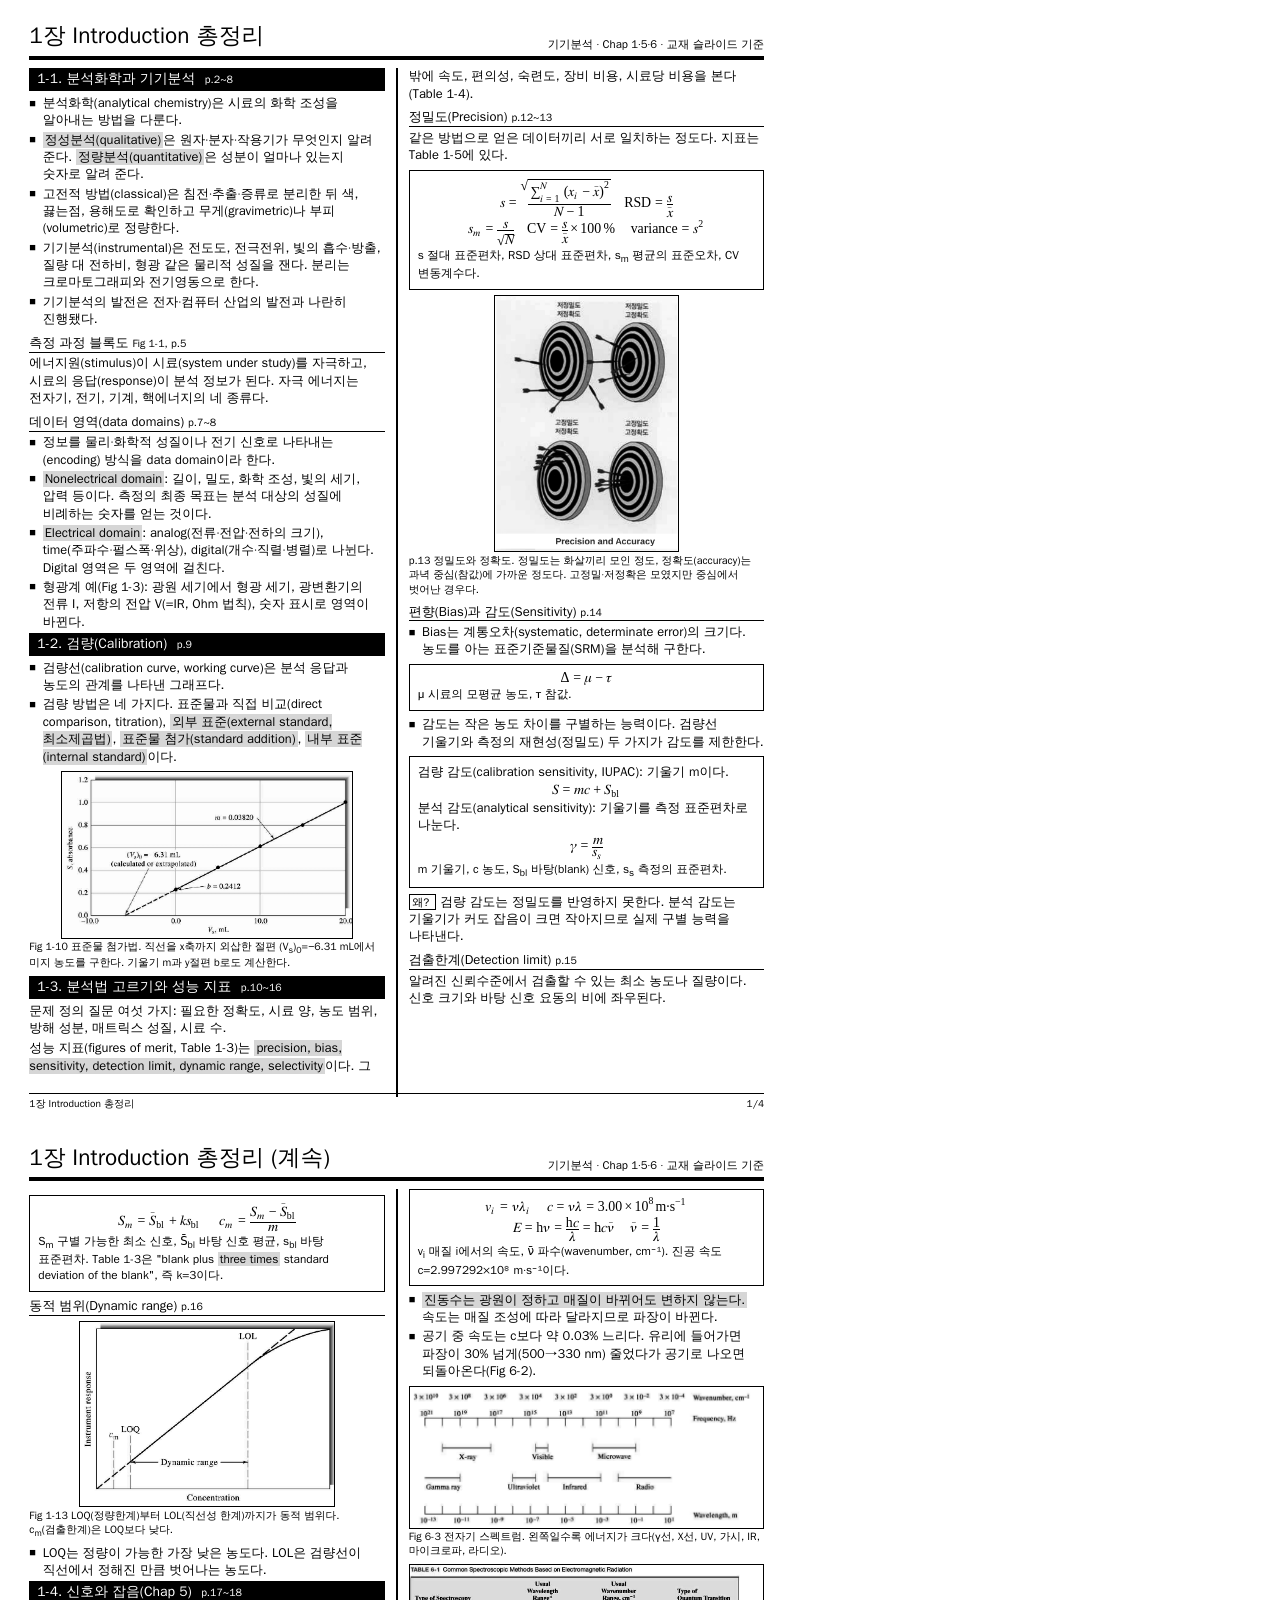
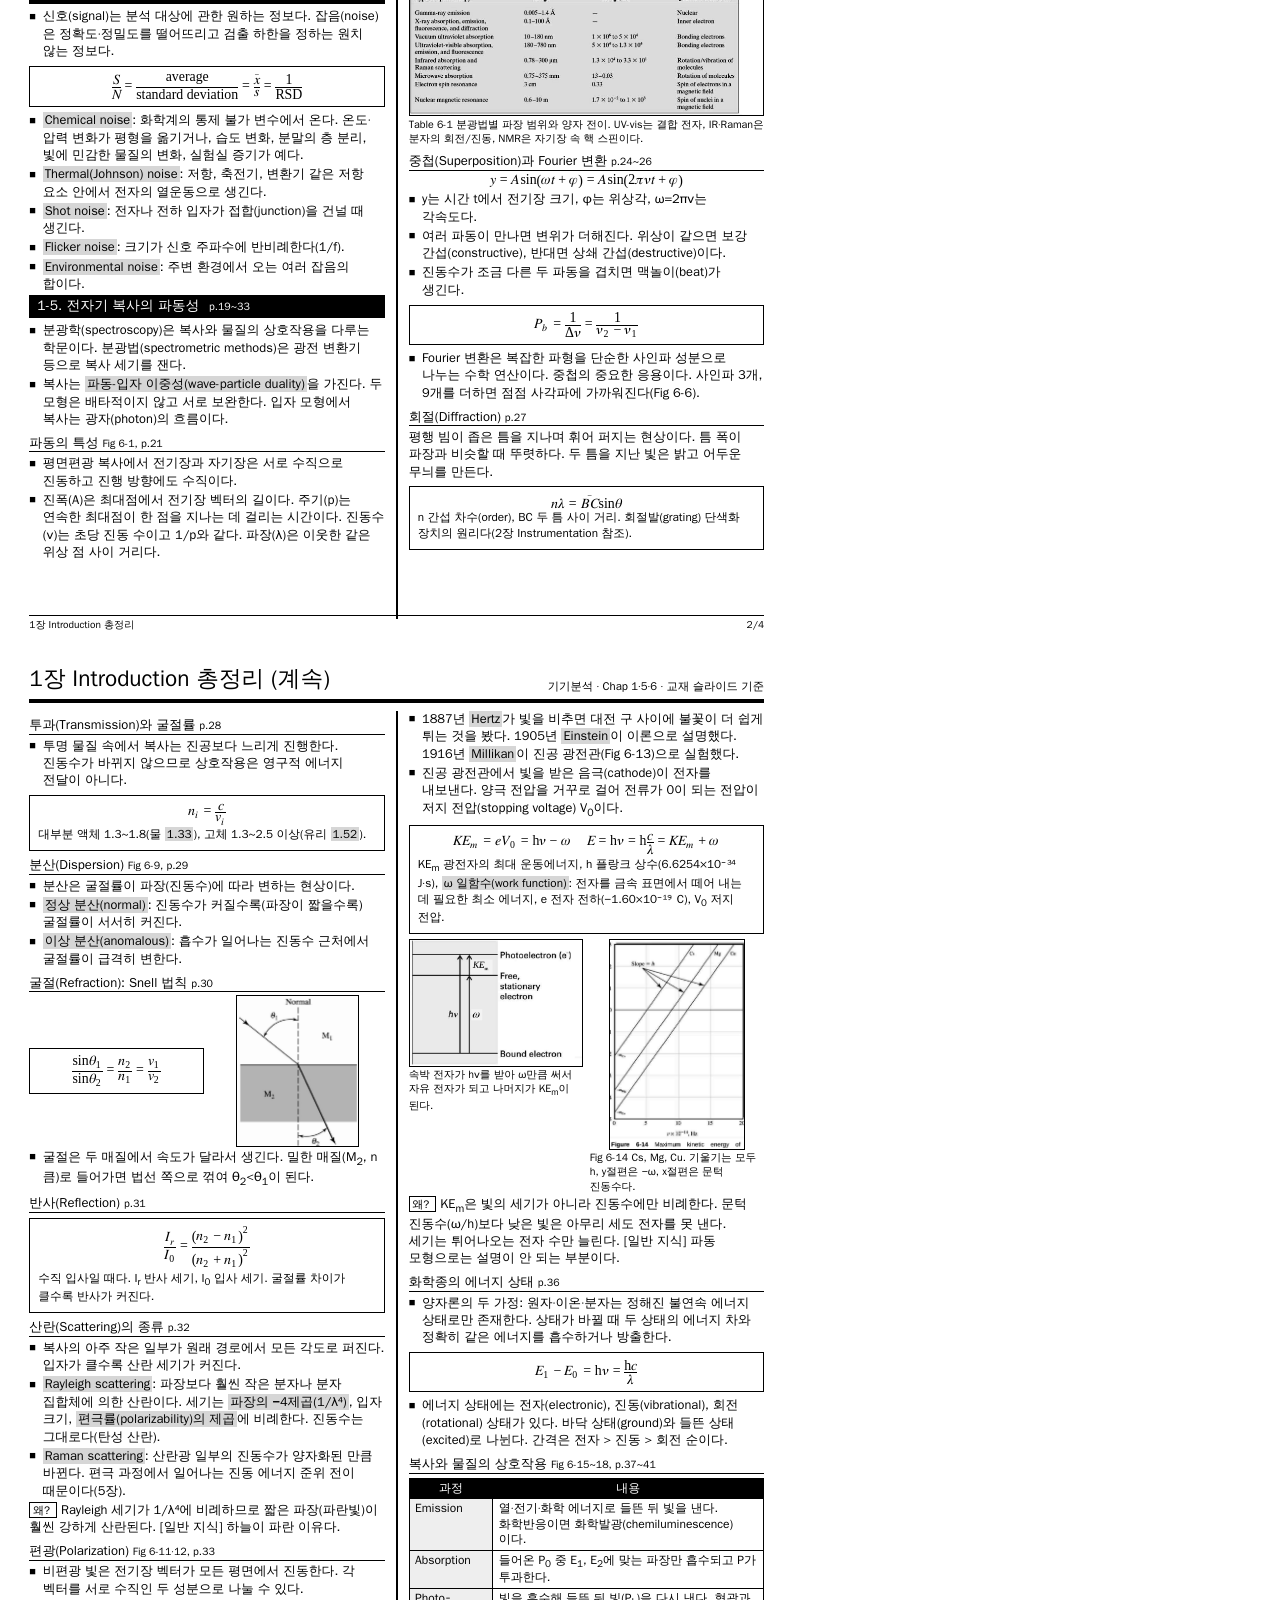
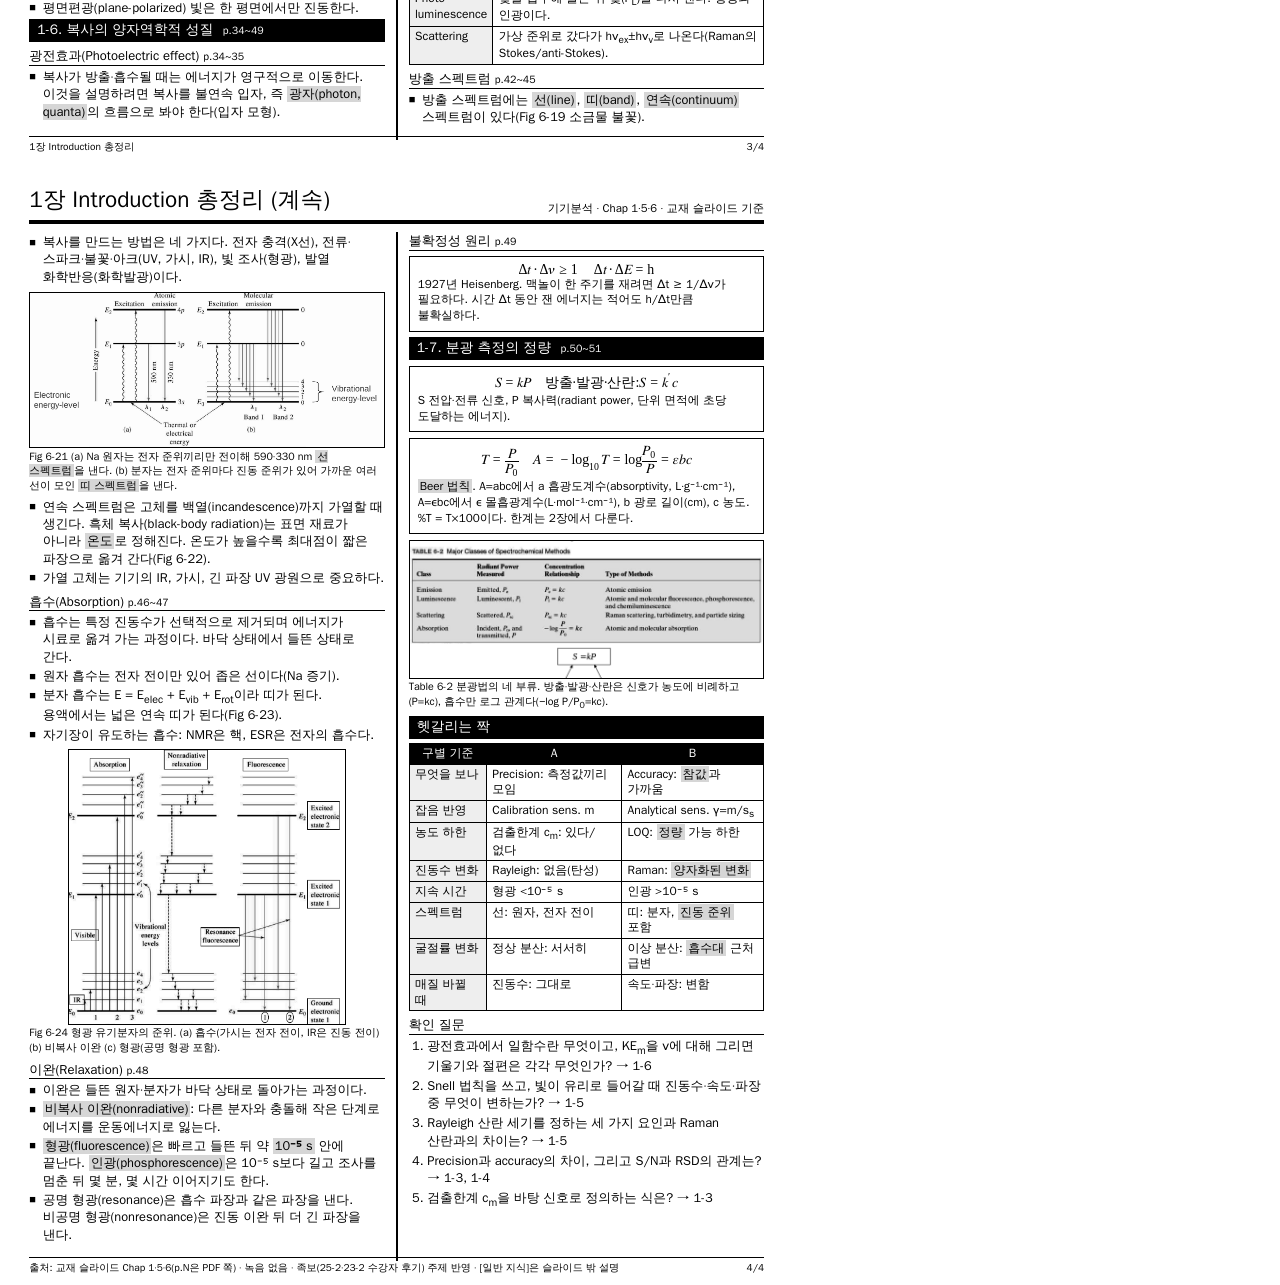
==== instrumental-analysis/ch01.html @ cc4ae460 "기기분석 1장(Introduction) 흑백 총정리 기준 시안 추가 교재 슬라이드 Chap 1·5·6을 A4 2단 흑백 총정리로 정리했다. 내용을 빼지 않도록 쪽 수를 고정하지 않" ====
<!doctype html><html lang=ko><meta charset=utf-8><title>1장 Introduction 총정리</title>
<link rel=stylesheet href=style.css>
<body>
<div id=src data-title="1장 Introduction 총정리" data-sub="기기분석 · Chap 1·5·6 · 교재 슬라이드 기준" data-foot="출처: 교재 슬라이드 Chap 1·5·6(p.N은 PDF 쪽) · 녹음 없음 · 족보(25-2·23-2 수강자 후기) 주제 반영 · [일반 지식]은 슬라이드 밖 설명"><div class=sec><div class=bar>1-1. 분석화학과 기기분석 <small>p.2~8</small></div>
<ul>
<li>분석화학(analytical chemistry)은 시료의 화학 조성을 알아내는 방법을 다룬다.</li>
<li><b>정성분석(qualitative)</b>은 원자·분자·작용기가 무엇인지 알려 준다. <b>정량분석(quantitative)</b>은 성분이 얼마나 있는지 숫자로 알려 준다.</li>
<li>고전적 방법(classical)은 침전·추출·증류로 분리한 뒤 색, 끓는점, 용해도로 확인하고 무게(gravimetric)나 부피(volumetric)로 정량한다.</li>
<li>기기분석(instrumental)은 전도도, 전극전위, 빛의 흡수·방출, 질량 대 전하비, 형광 같은 물리적 성질을 잰다. 분리는 크로마토그래피와 전기영동으로 한다.</li>
<li>기기분석의 발전은 전자·컴퓨터 산업의 발전과 나란히 진행됐다.</li>
</ul>
<div class=sub>측정 과정 블록도 <small>Fig 1-1, p.5</small></div>
<p>에너지원(stimulus)이 시료(system under study)를 자극하고, 시료의 응답(response)이 분석 정보가 된다. 자극 에너지는 전자기, 전기, 기계, 핵에너지의 네 종류다.</p>
<div class=sub>데이터 영역(data domains) <small>p.7~8</small></div>
<ul>
<li>정보를 물리·화학적 성질이나 전기 신호로 나타내는(encoding) 방식을 data domain이라 한다.</li>
<li><b>Nonelectrical domain</b>: 길이, 밀도, 화학 조성, 빛의 세기, 압력 등이다. 측정의 최종 목표는 분석 대상의 성질에 비례하는 숫자를 얻는 것이다.</li>
<li><b>Electrical domain</b>: analog(전류·전압·전하의 크기), time(주파수·펄스폭·위상), digital(개수·직렬·병렬)로 나뉜다. Digital 영역은 두 영역에 걸친다.</li>
<li>형광계 예(Fig 1-3): 광원 세기에서 형광 세기, 광변환기의 전류 I, 저항의 전압 V(=IR, Ohm 법칙), 숫자 표시로 영역이 바뀐다.</li>
</ul>
</div>

<div class=sec><div class=bar>1-2. 검량(Calibration) <small>p.9</small></div>
<ul>
<li>검량선(calibration curve, working curve)은 분석 응답과 농도의 관계를 나타낸 그래프다.</li>
<li>검량 방법은 네 가지다. 표준물과 직접 비교(direct comparison, titration), <b>외부 표준(external standard, 최소제곱법)</b>, <b>표준물 첨가(standard addition)</b>, <b>내부 표준(internal standard)</b>이다.</li>
</ul>
<div class=fig><img src="assets/ch01/std_addition.png" style="width:82%"><small>Fig 1-10 표준물 첨가법. 직선을 x축까지 외삽한 절편 (V<sub>s</sub>)<sub>0</sub>=−6.31 mL에서 미지 농도를 구한다. 기울기 m과 y절편 b로도 계산한다.</small></div>
</div>

<div class=sec><div class=bar>1-3. 분석법 고르기와 성능 지표 <small>p.10~16</small></div>
<p>문제 정의 질문 여섯 가지: 필요한 정확도, 시료 양, 농도 범위, 방해 성분, 매트릭스 성질, 시료 수.</p>
<p>성능 지표(figures of merit, Table 1-3)는 <b>precision, bias, sensitivity, detection limit, dynamic range, selectivity</b>이다. 그 밖에 속도, 편의성, 숙련도, 장비 비용, 시료당 비용을 본다(Table 1-4).</p>

<div class=sub>정밀도(Precision) <small>p.12~13</small></div>
<p>같은 방법으로 얻은 데이터끼리 서로 일치하는 정도다. 지표는 Table 1-5에 있다.</p>
<div class=box>
<math display=block><mrow><mi>s</mi><mo>=</mo><msqrt><mfrac><mrow><munderover><mo>∑</mo><mrow><mi>i</mi><mo>=</mo><mn>1</mn></mrow><mi>N</mi></munderover><msup><mrow><mo>(</mo><msub><mi>x</mi><mi>i</mi></msub><mo>−</mo><mover><mi>x</mi><mo>‾</mo></mover><mo>)</mo></mrow><mn>2</mn></msup></mrow><mrow><mi>N</mi><mo>−</mo><mn>1</mn></mrow></mfrac></msqrt><mspace width="10pt"/><mtext>RSD</mtext><mo>=</mo><mfrac><mi>s</mi><mover><mi>x</mi><mo>‾</mo></mover></mfrac></mrow></math>
<math display=block><mrow><msub><mi>s</mi><mi>m</mi></msub><mo>=</mo><mfrac><mi>s</mi><msqrt><mi>N</mi></msqrt></mfrac><mspace width="10pt"/><mtext>CV</mtext><mo>=</mo><mfrac><mi>s</mi><mover><mi>x</mi><mo>‾</mo></mover></mfrac><mo>×</mo><mn>100</mn><mo>%</mo><mspace width="10pt"/><mtext>variance</mtext><mo>=</mo><msup><mi>s</mi><mn>2</mn></msup></mrow></math>
<p class=en>s 절대 표준편차, RSD 상대 표준편차, s<sub>m</sub> 평균의 표준오차, CV 변동계수다.</p>
</div>
<div class=fig><img src="assets/ch01/precision.png" style="width:52%"><small>p.13 정밀도와 정확도. 정밀도는 화살끼리 모인 정도, 정확도(accuracy)는 과녁 중심(참값)에 가까운 정도다. 고정밀·저정확은 모였지만 중심에서 벗어난 경우다.</small></div>

<div class=sub>편향(Bias)과 감도(Sensitivity) <small>p.14</small></div>
<ul>
<li>Bias는 계통오차(systematic, determinate error)의 크기다. 농도를 아는 표준기준물질(SRM)을 분석해 구한다.</li>
</ul>
<div class=box>
<math display=block><mrow><mi mathvariant="normal">Δ</mi><mo>=</mo><mi>μ</mi><mo>−</mo><mi>τ</mi></mrow></math>
<p class=en>μ 시료의 모평균 농도, τ 참값.</p></div>
<ul>
<li>감도는 작은 농도 차이를 구별하는 능력이다. 검량선 기울기와 측정의 재현성(정밀도) 두 가지가 감도를 제한한다.</li>
</ul>
<div class=box>
<p>검량 감도(calibration sensitivity, IUPAC): 기울기 m이다.</p>
<math display=block><mrow><mi>S</mi><mo>=</mo><mi>m</mi><mi>c</mi><mo>+</mo><msub><mi>S</mi><mtext>bl</mtext></msub></mrow></math>
<p>분석 감도(analytical sensitivity): 기울기를 측정 표준편차로 나눈다.</p>
<math display=block><mrow><mi>γ</mi><mo>=</mo><mfrac><mi>m</mi><msub><mi>s</mi><mi>s</mi></msub></mfrac></mrow></math>
<p class=en>m 기울기, c 농도, S<sub>bl</sub> 바탕(blank) 신호, s<sub>s</sub> 측정의 표준편차.</p></div>
<p class=why>검량 감도는 정밀도를 반영하지 못한다. 분석 감도는 기울기가 커도 잡음이 크면 작아지므로 실제 구별 능력을 나타낸다.</p>

<div class=sub>검출한계(Detection limit) <small>p.15</small></div>
<p>알려진 신뢰수준에서 검출할 수 있는 최소 농도나 질량이다. 신호 크기와 바탕 신호 요동의 비에 좌우된다.</p>
<div class=box>
<math display=block><mrow><msub><mi>S</mi><mi>m</mi></msub><mo>=</mo><msub><mover><mi>S</mi><mo>‾</mo></mover><mtext>bl</mtext></msub><mo>+</mo><mi>k</mi><msub><mi>s</mi><mtext>bl</mtext></msub><mspace width="14pt"/><msub><mi>c</mi><mi>m</mi></msub><mo>=</mo><mfrac><mrow><msub><mi>S</mi><mi>m</mi></msub><mo>−</mo><msub><mover><mi>S</mi><mo>‾</mo></mover><mtext>bl</mtext></msub></mrow><mi>m</mi></mfrac></mrow></math>
<p class=en>S<sub>m</sub> 구별 가능한 최소 신호, S̄<sub>bl</sub> 바탕 신호 평균, s<sub>bl</sub> 바탕 표준편차. Table 1-3은 "blank plus <b>three times</b> standard deviation of the blank", 즉 k=3이다.</p></div>

<div class=sub>동적 범위(Dynamic range) <small>p.16</small></div>
<div class=fig><img src="assets/ch01/dynamic_range.png" style="width:72%"><small>Fig 1-13 LOQ(정량한계)부터 LOL(직선성 한계)까지가 동적 범위다. c<sub>m</sub>(검출한계)은 LOQ보다 낮다.</small></div>
<ul>
<li>LOQ는 정량이 가능한 가장 낮은 농도다. LOL은 검량선이 직선에서 정해진 만큼 벗어나는 농도다.</li>
</ul>
</div>

<div class=sec><div class=bar>1-4. 신호와 잡음(Chap 5) <small>p.17~18</small></div>
<ul>
<li>신호(signal)는 분석 대상에 관한 원하는 정보다. 잡음(noise)은 정확도·정밀도를 떨어뜨리고 검출 하한을 정하는 원치 않는 정보다.</li>
</ul>
<div class=box><math display=block><mrow><mfrac><mi>S</mi><mi>N</mi></mfrac><mo>=</mo><mfrac><mtext>average</mtext><mtext>standard deviation</mtext></mfrac><mo>=</mo><mfrac><mover><mi>x</mi><mo>‾</mo></mover><mi>s</mi></mfrac><mo>=</mo><mfrac><mn>1</mn><mtext>RSD</mtext></mfrac></mrow></math></div>
<ul>
<li><b>Chemical noise</b>: 화학계의 통제 불가 변수에서 온다. 온도·압력 변화가 평형을 옮기거나, 습도 변화, 분말의 층 분리, 빛에 민감한 물질의 변화, 실험실 증기가 예다.</li>
<li><b>Thermal(Johnson) noise</b>: 저항, 축전기, 변환기 같은 저항 요소 안에서 전자의 열운동으로 생긴다.</li>
<li><b>Shot noise</b>: 전자나 전하 입자가 접합(junction)을 건널 때 생긴다.</li>
<li><b>Flicker noise</b>: 크기가 신호 주파수에 반비례한다(1/f).</li>
<li><b>Environmental noise</b>: 주변 환경에서 오는 여러 잡음의 합이다.</li>
</ul>
</div>





<div class=sec><div class=bar>1-5. 전자기 복사의 파동성 <small>p.19~33</small></div>
<ul>
<li>분광학(spectroscopy)은 복사와 물질의 상호작용을 다루는 학문이다. 분광법(spectrometric methods)은 광전 변환기 등으로 복사 세기를 잰다.</li>
<li>복사는 <b>파동-입자 이중성(wave-particle duality)</b>을 가진다. 두 모형은 배타적이지 않고 서로 보완한다. 입자 모형에서 복사는 광자(photon)의 흐름이다.</li>
</ul>
<div class=sub>파동의 특성 <small>Fig 6-1, p.21</small></div>
<ul>
<li>평면편광 복사에서 전기장과 자기장은 서로 수직으로 진동하고 진행 방향에도 수직이다.</li>
<li>진폭(A)은 최대점에서 전기장 벡터의 길이다. 주기(p)는 연속한 최대점이 한 점을 지나는 데 걸리는 시간이다. 진동수(ν)는 초당 진동 수이고 1/p와 같다. 파장(λ)은 이웃한 같은 위상 점 사이 거리다.</li>
</ul>
<div class=box>
<math display=block><mrow><msub><mi>v</mi><mi>i</mi></msub><mo>=</mo><mi>ν</mi><msub><mi>λ</mi><mi>i</mi></msub><mspace width="12pt"/><mi>c</mi><mo>=</mo><mi>ν</mi><mi>λ</mi><mo>=</mo><mn>3.00</mn><mo>×</mo><msup><mn>10</mn><mn>8</mn></msup><mtext> m·s</mtext><msup><mi></mi><mrow><mo>−</mo><mn>1</mn></mrow></msup></mrow></math>
<math display=block><mrow><mi>E</mi><mo>=</mo><mi mathvariant="normal">h</mi><mi>ν</mi><mo>=</mo><mfrac><mrow><mi mathvariant="normal">h</mi><mi>c</mi></mrow><mi>λ</mi></mfrac><mo>=</mo><mi mathvariant="normal">h</mi><mi>c</mi><mover><mi>ν</mi><mo>‾</mo></mover><mspace width="12pt"/><mover><mi>ν</mi><mo>‾</mo></mover><mo>=</mo><mfrac><mn>1</mn><mi>λ</mi></mfrac></mrow></math>
<p class=en>v<sub>i</sub> 매질 i에서의 속도, ν̄ 파수(wavenumber, cm⁻¹). 진공 속도 c=2.997292×10⁸ m·s⁻¹이다.</p></div>
<ul>
<li><b>진동수는 광원이 정하고 매질이 바뀌어도 변하지 않는다.</b> 속도는 매질 조성에 따라 달라지므로 파장이 바뀐다.</li>
<li>공기 중 속도는 c보다 약 0.03% 느리다. 유리에 들어가면 파장이 30% 넘게(500→330 nm) 줄었다가 공기로 나오면 되돌아온다(Fig 6-2).</li>
</ul>
<div class=fig><img src="assets/ch01/em_spectrum.png"><small>Fig 6-3 전자기 스펙트럼. 왼쪽일수록 에너지가 크다(γ선, X선, UV, 가시, IR, 마이크로파, 라디오).</small></div>
<div class=fig><img src="assets/ch01/table6_1.png"><small>Table 6-1 분광법별 파장 범위와 양자 전이. UV-vis는 결합 전자, IR·Raman은 분자의 회전/진동, NMR은 자기장 속 핵 스핀이다.</small></div>

<div class=sub>중첩(Superposition)과 Fourier 변환 <small>p.24~26</small></div>
<math display=block><mrow><mi>y</mi><mo>=</mo><mi>A</mi><mi>sin</mi><mo>(</mo><mi>ω</mi><mi>t</mi><mo>+</mo><mi>φ</mi><mo>)</mo><mo>=</mo><mi>A</mi><mi>sin</mi><mo>(</mo><mn>2</mn><mi>π</mi><mi>ν</mi><mi>t</mi><mo>+</mo><mi>φ</mi><mo>)</mo></mrow></math>
<ul>
<li>y는 시간 t에서 전기장 크기, φ는 위상각, ω=2πν는 각속도다.</li>
<li>여러 파동이 만나면 변위가 더해진다. 위상이 같으면 보강 간섭(constructive), 반대면 상쇄 간섭(destructive)이다.</li>
<li>진동수가 조금 다른 두 파동을 겹치면 맥놀이(beat)가 생긴다.</li>
</ul>
<div class=box><math display=block><mrow><msub><mi>P</mi><mi>b</mi></msub><mo>=</mo><mfrac><mn>1</mn><mrow><mi mathvariant="normal">Δ</mi><mi>ν</mi></mrow></mfrac><mo>=</mo><mfrac><mn>1</mn><mrow><msub><mi>ν</mi><mn>2</mn></msub><mo>−</mo><msub><mi>ν</mi><mn>1</mn></msub></mrow></mfrac></mrow></math></div>
<ul>
<li>Fourier 변환은 복잡한 파형을 단순한 사인파 성분으로 나누는 수학 연산이다. 중첩의 중요한 응용이다. 사인파 3개, 9개를 더하면 점점 사각파에 가까워진다(Fig 6-6).</li>
</ul>

<div class=sub>회절(Diffraction) <small>p.27</small></div>
<p>평행 빔이 좁은 틈을 지나며 휘어 퍼지는 현상이다. 틈 폭이 파장과 비슷할 때 뚜렷하다. 두 틈을 지난 빛은 밝고 어두운 무늬를 만든다.</p>
<div class=box><math display=block><mrow><mi>n</mi><mi>λ</mi><mo>=</mo><mover><mrow><mi>B</mi><mi>C</mi></mrow><mo>‾</mo></mover><mi>sin</mi><mi>θ</mi></mrow></math><p class=en>n 간섭 차수(order), BC 두 틈 사이 거리. 회절발(grating) 단색화 장치의 원리다(2장 Instrumentation 참조).</p></div>

<div class=sub>투과(Transmission)와 굴절률 <small>p.28</small></div>
<ul>
<li>투명 물질 속에서 복사는 진공보다 느리게 진행한다. 진동수가 바뀌지 않으므로 상호작용은 영구적 에너지 전달이 아니다.</li>
</ul>
<div class=box><math display=block><mrow><msub><mi>n</mi><mi>i</mi></msub><mo>=</mo><mfrac><mi>c</mi><msub><mi>v</mi><mi>i</mi></msub></mfrac></mrow></math><p class=en>대부분 액체 1.3~1.8(물 <b>1.33</b>), 고체 1.3~2.5 이상(유리 <b>1.52</b>).</p></div>

<div class=sub>분산(Dispersion) <small>Fig 6-9, p.29</small></div>
<ul>
<li>분산은 굴절률이 파장(진동수)에 따라 변하는 현상이다.</li>
<li><b>정상 분산(normal)</b>: 진동수가 커질수록(파장이 짧을수록) 굴절률이 서서히 커진다.</li>
<li><b>이상 분산(anomalous)</b>: 흡수가 일어나는 진동수 근처에서 굴절률이 급격히 변한다.</li>
</ul>

<div class=sub>굴절(Refraction): Snell 법칙 <small>p.30</small></div>
<div class=two style="align-items:center">
<div class=box style="margin:0"><math display=block><mrow><mfrac><mrow><mi>sin</mi><msub><mi>θ</mi><mn>1</mn></msub></mrow><mrow><mi>sin</mi><msub><mi>θ</mi><mn>2</mn></msub></mrow></mfrac><mo>=</mo><mfrac><msub><mi>n</mi><mn>2</mn></msub><msub><mi>n</mi><mn>1</mn></msub></mfrac><mo>=</mo><mfrac><msub><mi>v</mi><mn>1</mn></msub><msub><mi>v</mi><mn>2</mn></msub></mfrac></mrow></math></div>
<div class=fig style="margin:0"><img src="assets/ch01/snell.png" style="width:70%"></div>
</div>
<ul>
<li>굴절은 두 매질에서 속도가 달라서 생긴다. 밀한 매질(M<sub>2</sub>, n 큼)로 들어가면 법선 쪽으로 꺾여 θ<sub>2</sub>&lt;θ<sub>1</sub>이 된다.</li>
</ul>

<div class=sub>반사(Reflection) <small>p.31</small></div>
<div class=box><math display=block><mrow><mfrac><msub><mi>I</mi><mi>r</mi></msub><msub><mi>I</mi><mn>0</mn></msub></mfrac><mo>=</mo><mfrac><msup><mrow><mo>(</mo><msub><mi>n</mi><mn>2</mn></msub><mo>−</mo><msub><mi>n</mi><mn>1</mn></msub><mo>)</mo></mrow><mn>2</mn></msup><msup><mrow><mo>(</mo><msub><mi>n</mi><mn>2</mn></msub><mo>+</mo><msub><mi>n</mi><mn>1</mn></msub><mo>)</mo></mrow><mn>2</mn></msup></mfrac></mrow></math><p class=en>수직 입사일 때다. I<sub>r</sub> 반사 세기, I<sub>0</sub> 입사 세기. 굴절률 차이가 클수록 반사가 커진다.</p></div>

<div class=sub>산란(Scattering)의 종류 <small>p.32</small></div>
<ul>
<li>복사의 아주 작은 일부가 원래 경로에서 모든 각도로 퍼진다. 입자가 클수록 산란 세기가 커진다.</li>
<li><b>Rayleigh scattering</b>: 파장보다 훨씬 작은 분자나 분자 집합체에 의한 산란이다. 세기는 <b>파장의 −4제곱(1/λ⁴)</b>, 입자 크기, <b>편극률(polarizability)의 제곱</b>에 비례한다. 진동수는 그대로다(탄성 산란).</li>
<li><b>Raman scattering</b>: 산란광 일부의 진동수가 양자화된 만큼 바뀐다. 편극 과정에서 일어나는 진동 에너지 준위 전이 때문이다(5장).</li>
</ul>
<p class=why>Rayleigh 세기가 1/λ⁴에 비례하므로 짧은 파장(파란빛)이 훨씬 강하게 산란된다. [일반 지식] 하늘이 파란 이유다.</p>

<div class=sub>편광(Polarization) <small>Fig 6-11·12, p.33</small></div>
<ul>
<li>비편광 빛은 전기장 벡터가 모든 평면에서 진동한다. 각 벡터를 서로 수직인 두 성분으로 나눌 수 있다.</li>
<li>평면편광(plane-polarized) 빛은 한 평면에서만 진동한다.</li>
</ul>
</div>





<div class=sec><div class=bar>1-6. 복사의 양자역학적 성질 <small>p.34~49</small></div>
<div class=sub>광전효과(Photoelectric effect) <small>p.34~35</small></div>
<ul>
<li>복사가 방출·흡수될 때는 에너지가 영구적으로 이동한다. 이것을 설명하려면 복사를 불연속 입자, 즉 <b>광자(photon, quanta)</b>의 흐름으로 봐야 한다(입자 모형).</li>
<li>1887년 <b>Hertz</b>가 빛을 비추면 대전 구 사이에 불꽃이 더 쉽게 튀는 것을 봤다. 1905년 <b>Einstein</b>이 이론으로 설명했다. 1916년 <b>Millikan</b>이 진공 광전관(Fig 6-13)으로 실험했다.</li>
<li>진공 광전관에서 빛을 받은 음극(cathode)이 전자를 내보낸다. 양극 전압을 거꾸로 걸어 전류가 0이 되는 전압이 저지 전압(stopping voltage) V<sub>0</sub>이다.</li>
</ul>
<div class=box>
<math display=block><mrow><mi>K</mi><msub><mi>E</mi><mi>m</mi></msub><mo>=</mo><mi>e</mi><msub><mi>V</mi><mn>0</mn></msub><mo>=</mo><mi mathvariant="normal">h</mi><mi>ν</mi><mo>−</mo><mi>ω</mi><mspace width="12pt"/><mi>E</mi><mo>=</mo><mi mathvariant="normal">h</mi><mi>ν</mi><mo>=</mo><mi mathvariant="normal">h</mi><mfrac><mi>c</mi><mi>λ</mi></mfrac><mo>=</mo><mi>K</mi><msub><mi>E</mi><mi>m</mi></msub><mo>+</mo><mi>ω</mi></mrow></math>
<p class=en>KE<sub>m</sub> 광전자의 최대 운동에너지, h 플랑크 상수(6.6254×10⁻³⁴ J·s), <b>ω 일함수(work function)</b>: 전자를 금속 표면에서 떼어 내는 데 필요한 최소 에너지, e 전자 전하(−1.60×10⁻¹⁹ C), V<sub>0</sub> 저지 전압.</p></div>
<div class=two>
<div class=fig style="margin:0"><img src="assets/ch01/photo_diagram.png"><small>속박 전자가 hν를 받아 ω만큼 써서 자유 전자가 되고 나머지가 KE<sub>m</sub>이 된다.</small></div>
<div class=fig style="margin:0"><img src="assets/ch01/photo_graph.png" style="width:78%"><small>Fig 6-14 Cs, Mg, Cu. 기울기는 모두 h, y절편은 −ω, x절편은 문턱 진동수다.</small></div>
</div>
<p class=why>KE<sub>m</sub>은 빛의 세기가 아니라 진동수에만 비례한다. 문턱 진동수(ω/h)보다 낮은 빛은 아무리 세도 전자를 못 낸다. 세기는 튀어나오는 전자 수만 늘린다. [일반 지식] 파동 모형으로는 설명이 안 되는 부분이다.</p>

<div class=sub>화학종의 에너지 상태 <small>p.36</small></div>
<ul>
<li>양자론의 두 가정: 원자·이온·분자는 정해진 불연속 에너지 상태로만 존재한다. 상태가 바뀔 때 두 상태의 에너지 차와 정확히 같은 에너지를 흡수하거나 방출한다.</li>
</ul>
<div class=box><math display=block><mrow><msub><mi>E</mi><mn>1</mn></msub><mo>−</mo><msub><mi>E</mi><mn>0</mn></msub><mo>=</mo><mi mathvariant="normal">h</mi><mi>ν</mi><mo>=</mo><mfrac><mrow><mi mathvariant="normal">h</mi><mi>c</mi></mrow><mi>λ</mi></mfrac></mrow></math></div>
<ul><li>에너지 상태에는 전자(electronic), 진동(vibrational), 회전(rotational) 상태가 있다. 바닥 상태(ground)와 들뜬 상태(excited)로 나뉜다. 간격은 전자 &gt; 진동 &gt; 회전 순이다.</li></ul>

<div class=sub>복사와 물질의 상호작용 <small>Fig 6-15~18, p.37~41</small></div>
<table><tr><th>과정</th><th>내용</th></tr>
<tr><td>Emission</td><td>열·전기·화학 에너지로 들뜬 뒤 빛을 낸다. 화학반응이면 화학발광(chemiluminescence)이다.</td></tr>
<tr><td>Absorption</td><td>들어온 P<sub>0</sub> 중 E<sub>1</sub>, E<sub>2</sub>에 맞는 파장만 흡수되고 P가 투과한다.</td></tr>
<tr><td>Photo&shy;luminescence</td><td>빛을 흡수해 들뜬 뒤 빛(P<sub>L</sub>)을 다시 낸다. 형광과 인광이다.</td></tr>
<tr><td>Scattering</td><td>가상 준위로 갔다가 hν<sub>ex</sub>±hν<sub>v</sub>로 나온다(Raman의 Stokes/anti-Stokes).</td></tr></table>

<div class=sub>방출 스펙트럼 <small>p.42~45</small></div>
<ul>
<li>방출 스펙트럼에는 <b>선(line)</b>, <b>띠(band)</b>, <b>연속(continuum)</b> 스펙트럼이 있다(Fig 6-19 소금물 불꽃).</li>
<li>복사를 만드는 방법은 네 가지다. 전자 충격(X선), 전류·스파크·불꽃·아크(UV, 가시, IR), 빛 조사(형광), 발열 화학반응(화학발광)이다.</li>
</ul>
<div class=fig><img src="assets/ch01/line_band.png"><small>Fig 6-21 (a) Na 원자는 전자 준위끼리만 전이해 590·330 nm <b>선 스펙트럼</b>을 낸다. (b) 분자는 전자 준위마다 진동 준위가 있어 가까운 여러 선이 모인 <b>띠 스펙트럼</b>을 낸다.</small></div>
<ul>
<li>연속 스펙트럼은 고체를 백열(incandescence)까지 가열할 때 생긴다. 흑체 복사(black-body radiation)는 표면 재료가 아니라 <b>온도</b>로 정해진다. 온도가 높을수록 최대점이 짧은 파장으로 옮겨 간다(Fig 6-22).</li>
<li>가열 고체는 기기의 IR, 가시, 긴 파장 UV 광원으로 중요하다.</li>
</ul>

<div class=sub>흡수(Absorption) <small>p.46~47</small></div>
<ul>
<li>흡수는 특정 진동수가 선택적으로 제거되며 에너지가 시료로 옮겨 가는 과정이다. 바닥 상태에서 들뜬 상태로 간다.</li>
<li>원자 흡수는 전자 전이만 있어 좁은 선이다(Na 증기).</li>
<li>분자 흡수는 E = E<sub>elec</sub> + E<sub>vib</sub> + E<sub>rot</sub>이라 띠가 된다. 용액에서는 넓은 연속 띠가 된다(Fig 6-23).</li>
<li>자기장이 유도하는 흡수: NMR은 핵, ESR은 전자의 흡수다.</li>
</ul>
<div class=fig><img src="assets/ch01/energy_levels.png" style="width:78%"><small>Fig 6-24 형광 유기분자의 준위. (a) 흡수(가시는 전자 전이, IR은 진동 전이) (b) 비복사 이완 (c) 형광(공명 형광 포함).</small></div>

<div class=sub>이완(Relaxation) <small>p.48</small></div>
<ul>
<li>이완은 들뜬 원자·분자가 바닥 상태로 돌아가는 과정이다.</li>
<li><b>비복사 이완(nonradiative)</b>: 다른 분자와 충돌해 작은 단계로 에너지를 운동에너지로 잃는다.</li>
<li><b>형광(fluorescence)</b>은 빠르고 들뜬 뒤 약 <b>10⁻⁵ s</b> 안에 끝난다. <b>인광(phosphorescence)</b>은 10⁻⁵ s보다 길고 조사를 멈춘 뒤 몇 분, 몇 시간 이어지기도 한다.</li>
<li>공명 형광(resonance)은 흡수 파장과 같은 파장을 낸다. 비공명 형광(nonresonance)은 진동 이완 뒤 더 긴 파장을 낸다.</li>
</ul>

<div class=sub>불확정성 원리 <small>p.49</small></div>
<div class=box><math display=block><mrow><mi mathvariant="normal">Δ</mi><mi>t</mi><mo>·</mo><mi mathvariant="normal">Δ</mi><mi>ν</mi><mo>≥</mo><mn>1</mn><mspace width="12pt"/><mi mathvariant="normal">Δ</mi><mi>t</mi><mo>·</mo><mi mathvariant="normal">Δ</mi><mi>E</mi><mo>=</mo><mi mathvariant="normal">h</mi></mrow></math>
<p class=en>1927년 Heisenberg. 맥놀이 한 주기를 재려면 Δt ≥ 1/Δν가 필요하다. 시간 Δt 동안 잰 에너지는 적어도 h/Δt만큼 불확실하다.</p></div>
</div>

<div class=sec><div class=bar>1-7. 분광 측정의 정량 <small>p.50~51</small></div>
<div class=box><math display=block><mrow><mi>S</mi><mo>=</mo><mi>k</mi><mi>P</mi><mspace width="10pt"/><mtext>방출·발광·산란: </mtext><mi>S</mi><mo>=</mo><msup><mi>k</mi><mo>′</mo></msup><mi>c</mi></mrow></math>
<p class=en>S 전압·전류 신호, P 복사력(radiant power, 단위 면적에 초당 도달하는 에너지).</p></div>
<div class=box>
<math display=block><mrow><mi>T</mi><mo>=</mo><mfrac><mi>P</mi><msub><mi>P</mi><mn>0</mn></msub></mfrac><mspace width="10pt"/><mi>A</mi><mo>=</mo><mo>−</mo><msub><mi>log</mi><mn>10</mn></msub><mi>T</mi><mo>=</mo><mi>log</mi><mfrac><msub><mi>P</mi><mn>0</mn></msub><mi>P</mi></mfrac><mo>=</mo><mi>ε</mi><mi>b</mi><mi>c</mi></mrow></math>
<p class=en><b>Beer 법칙</b>. A=abc에서 a 흡광도계수(absorptivity, L·g⁻¹·cm⁻¹), A=εbc에서 ε 몰흡광계수(L·mol⁻¹·cm⁻¹), b 광로 길이(cm), c 농도. %T = T×100이다. 한계는 2장에서 다룬다.</p></div>
<div class=fig><img src="assets/ch01/table6_2.png"><small>Table 6-2 분광법의 네 부류. 방출·발광·산란은 신호가 농도에 비례하고(P=kc), 흡수만 로그 관계다(−log P/P<sub>0</sub>=kc).</small></div>
</div>

<div class=sec><div class=bar>헷갈리는 짝</div>
<table>
<tr><th>구별 기준</th><th>A</th><th>B</th></tr>
<tr><td>무엇을 보나</td><td>Precision: 측정값끼리 모임</td><td>Accuracy: <b>참값</b>과 가까움</td></tr>
<tr><td>잡음 반영</td><td>Calibration sens. m</td><td>Analytical sens. γ=m/s<sub>s</sub></td></tr>
<tr><td>농도 하한</td><td>검출한계 c<sub>m</sub>: 있다/없다</td><td>LOQ: <b>정량</b> 가능 하한</td></tr>
<tr><td>진동수 변화</td><td>Rayleigh: 없음(탄성)</td><td>Raman: <b>양자화된 변화</b></td></tr>
<tr><td>지속 시간</td><td>형광 &lt;10⁻⁵ s</td><td>인광 &gt;10⁻⁵ s</td></tr>
<tr><td>스펙트럼</td><td>선: 원자, 전자 전이</td><td>띠: 분자, <b>진동 준위</b> 포함</td></tr>
<tr><td>굴절률 변화</td><td>정상 분산: 서서히</td><td>이상 분산: <b>흡수대</b> 근처 급변</td></tr>
<tr><td>매질 바뀔 때</td><td>진동수: 그대로</td><td>속도·파장: 변함</td></tr>
</table></div>

<div class=sec><div class=sub>확인 질문</div>
<ol class=q>
<li>광전효과에서 일함수란 무엇이고, KE<sub>m</sub>을 ν에 대해 그리면 기울기와 절편은 각각 무엇인가? → 1-6</li>
<li>Snell 법칙을 쓰고, 빛이 유리로 들어갈 때 진동수·속도·파장 중 무엇이 변하는가? → 1-5</li>
<li>Rayleigh 산란 세기를 정하는 세 가지 요인과 Raman 산란과의 차이는? → 1-5</li>
<li>Precision과 accuracy의 차이, 그리고 S/N과 RSD의 관계는? → 1-3, 1-4</li>
<li>검출한계 c<sub>m</sub>을 바탕 신호로 정의하는 식은? → 1-3</li>
</ol></div>
</div>
<script src=paginate.js></script>
</body></html>
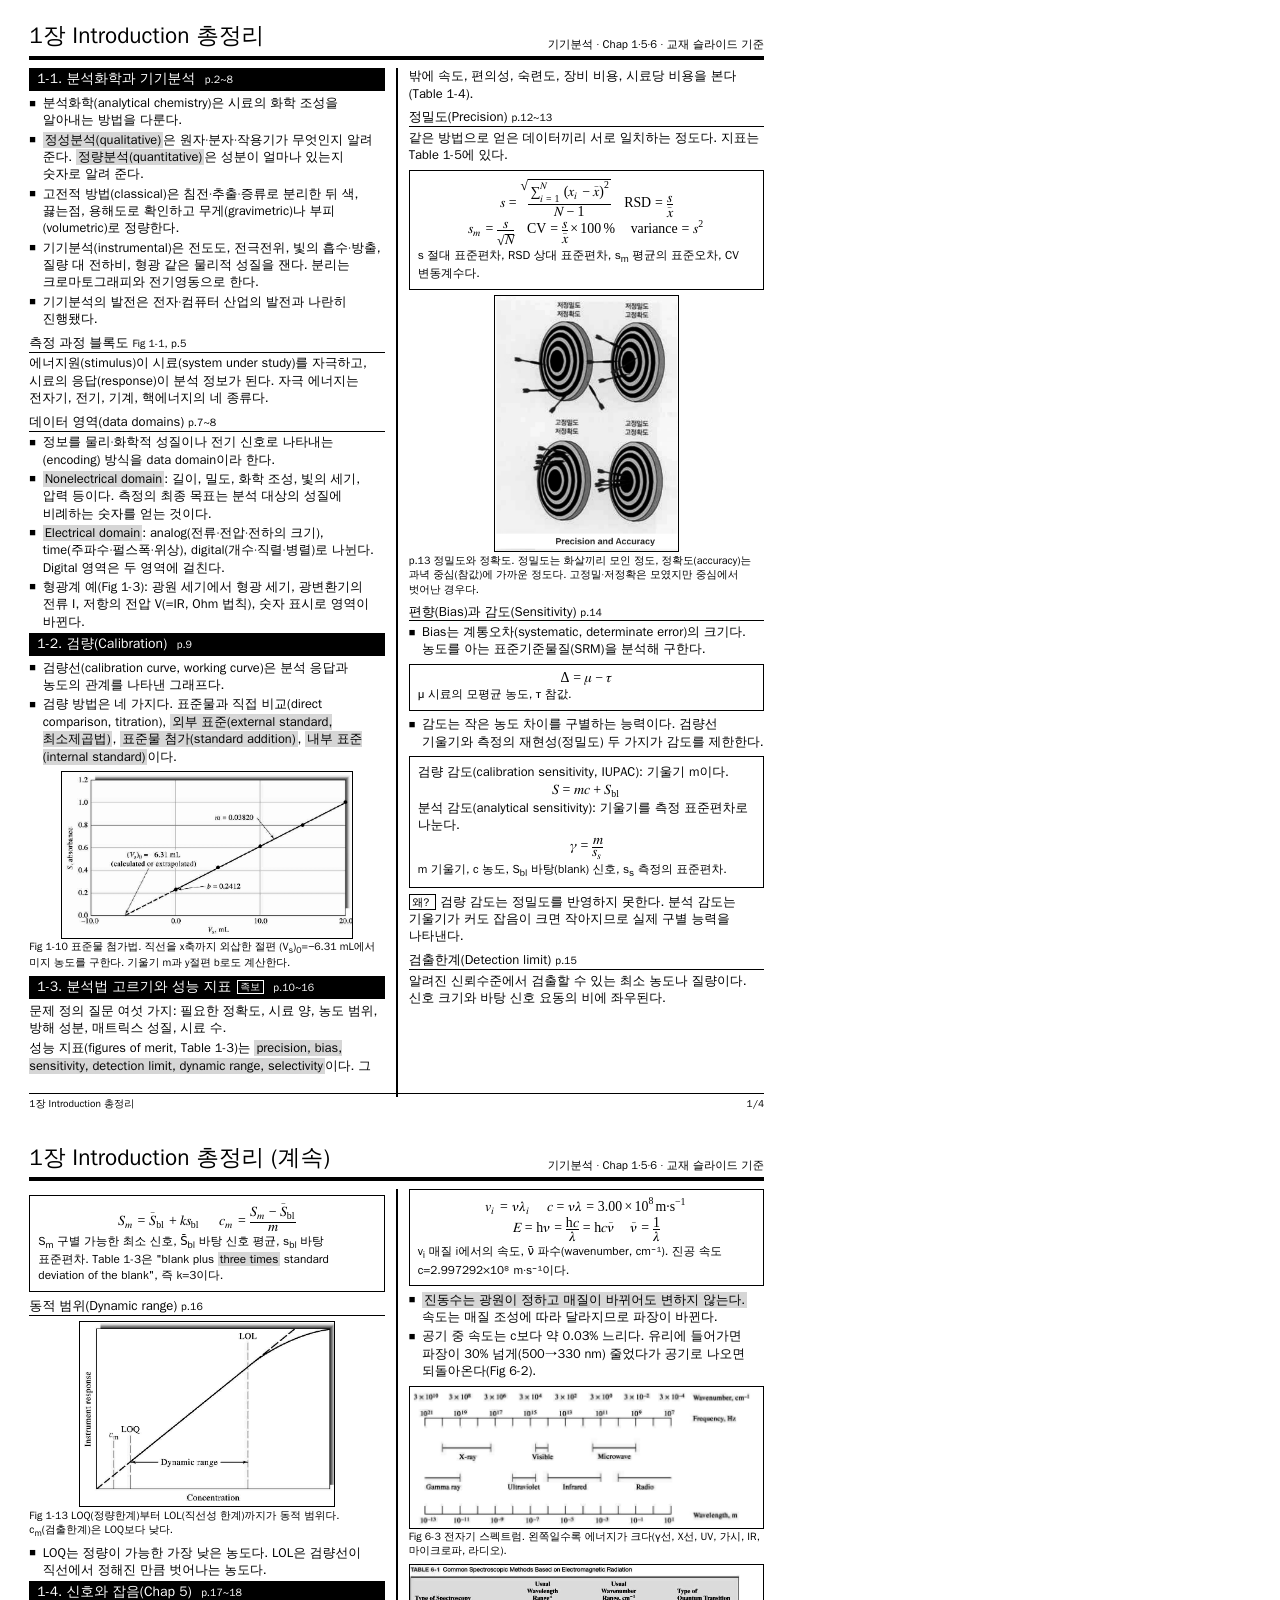
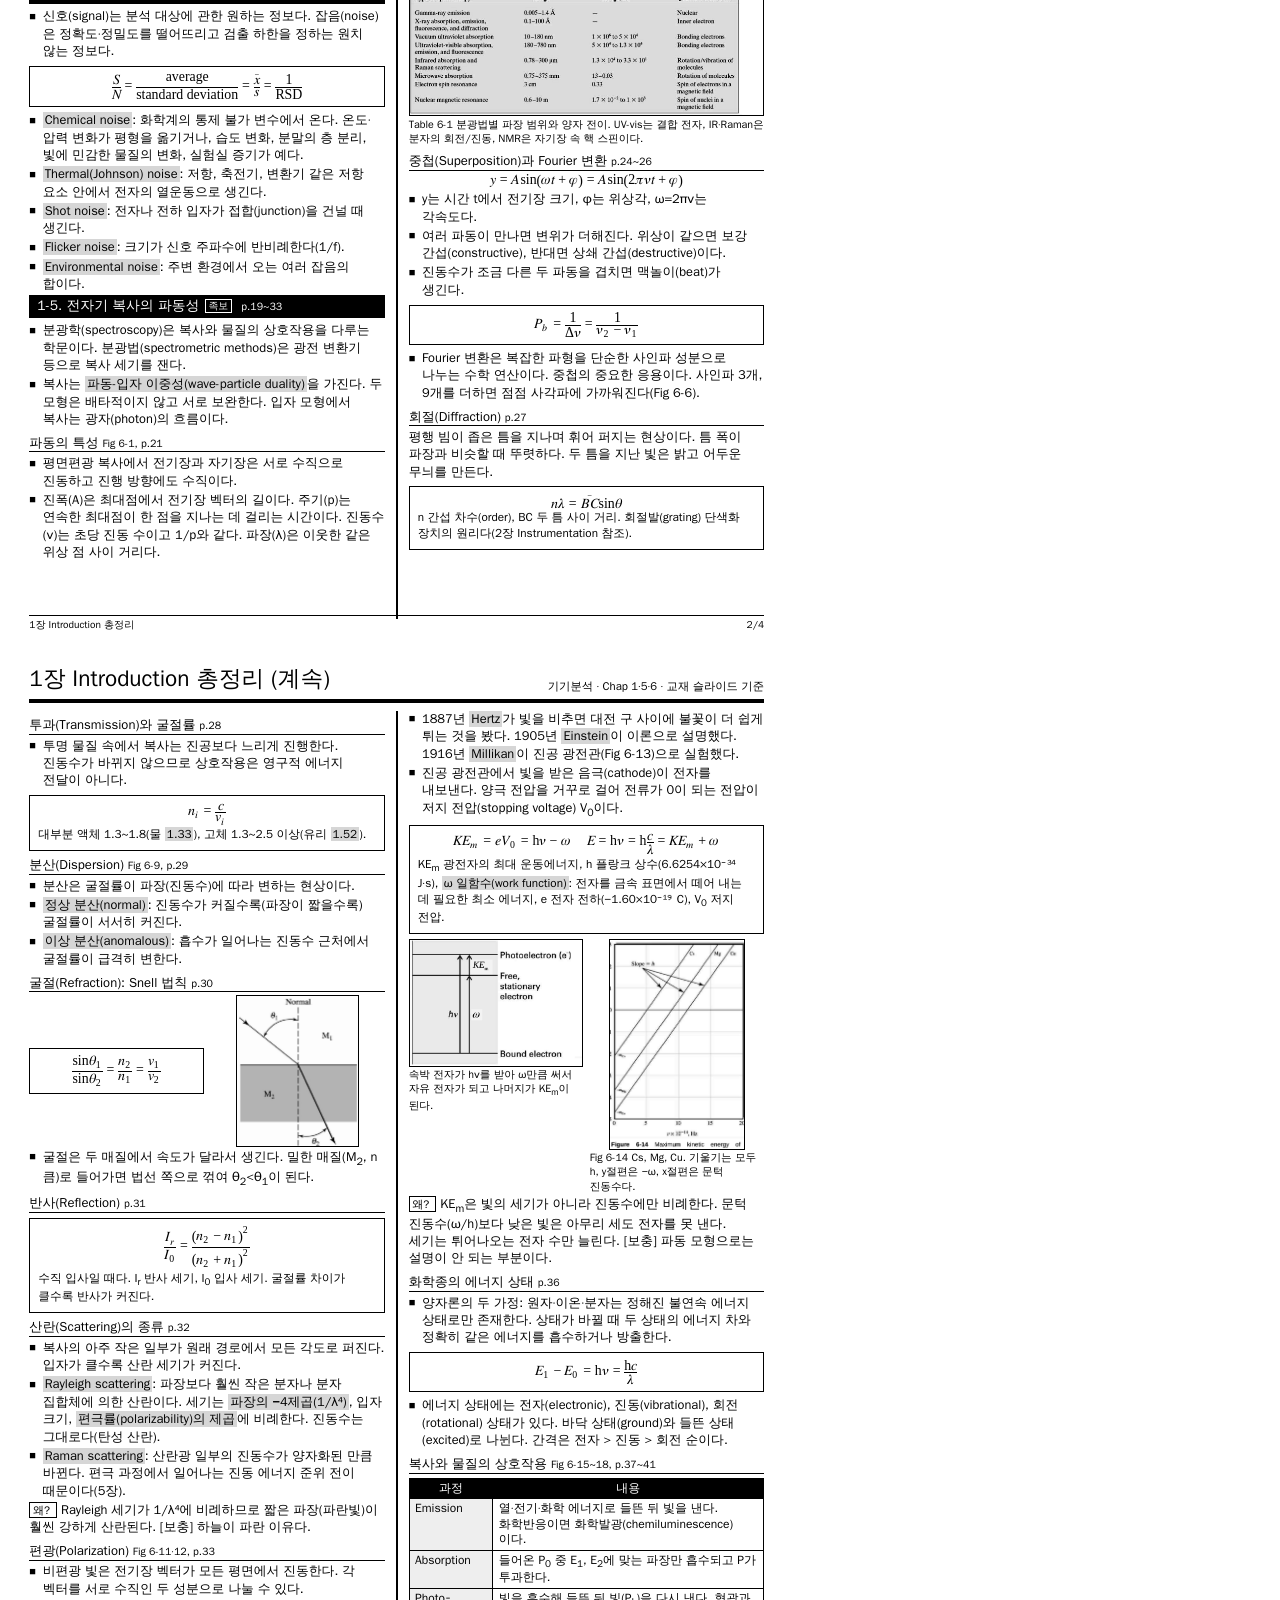
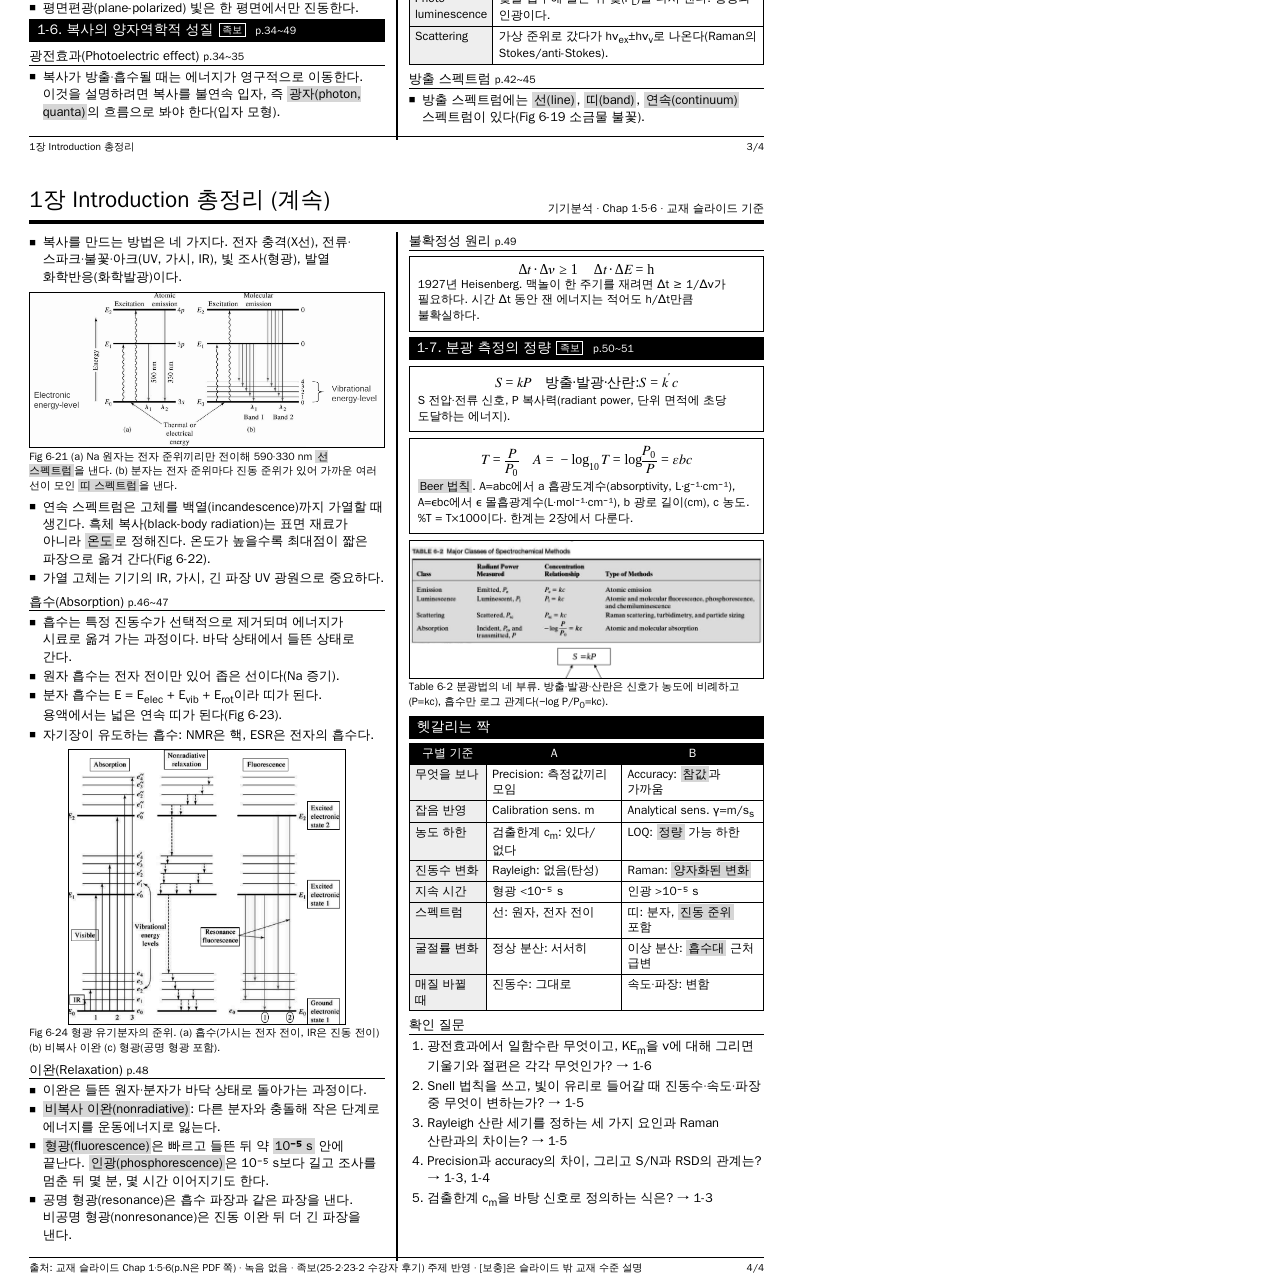
==== commit 4be1ebb3: "기기분석 2~5장 흑백 총정리와 합본 PDF 추가 UV-vis, 분자 발광, IR, Raman 장을 1장과 같은 틀로 만들었다. 족보 주제를 절마다 표시하고, 슬라이드 밖 설명은 " ====
--- a/instrumental-analysis/ch01.html
+++ b/instrumental-analysis/ch01.html
@@ -1,7 +1,7 @@
 <!doctype html><html lang=ko><meta charset=utf-8><title>1장 Introduction 총정리</title>
 <link rel=stylesheet href=style.css>
 <body>
-<div id=src data-title="1장 Introduction 총정리" data-sub="기기분석 · Chap 1·5·6 · 교재 슬라이드 기준" data-foot="출처: 교재 슬라이드 Chap 1·5·6(p.N은 PDF 쪽) · 녹음 없음 · 족보(25-2·23-2 수강자 후기) 주제 반영 · [일반 지식]은 슬라이드 밖 설명"><div class=sec><div class=bar>1-1. 분석화학과 기기분석 <small>p.2~8</small></div>
+<div id=src data-title="1장 Introduction 총정리" data-sub="기기분석 · Chap 1·5·6 · 교재 슬라이드 기준" data-foot="출처: 교재 슬라이드 Chap 1·5·6(p.N은 PDF 쪽) · 녹음 없음 · 족보(25-2·23-2 수강자 후기) 주제 반영 · [보충]은 슬라이드 밖 교재 수준 설명"><div class=sec><div class=bar>1-1. 분석화학과 기기분석 <small>p.2~8</small></div>
 <ul>
 <li>분석화학(analytical chemistry)은 시료의 화학 조성을 알아내는 방법을 다룬다.</li>
 <li><b>정성분석(qualitative)</b>은 원자·분자·작용기가 무엇인지 알려 준다. <b>정량분석(quantitative)</b>은 성분이 얼마나 있는지 숫자로 알려 준다.</li>
@@ -28,7 +28,7 @@
 <div class=fig><img src="assets/ch01/std_addition.png" style="width:82%"><small>Fig 1-10 표준물 첨가법. 직선을 x축까지 외삽한 절편 (V<sub>s</sub>)<sub>0</sub>=−6.31 mL에서 미지 농도를 구한다. 기울기 m과 y절편 b로도 계산한다.</small></div>
 </div>
 
-<div class=sec><div class=bar>1-3. 분석법 고르기와 성능 지표 <small>p.10~16</small></div>
+<div class=sec><div class=bar>1-3. 분석법 고르기와 성능 지표<span class=jb>족보</span> <small>p.10~16</small></div>
 <p>문제 정의 질문 여섯 가지: 필요한 정확도, 시료 양, 농도 범위, 방해 성분, 매트릭스 성질, 시료 수.</p>
 <p>성능 지표(figures of merit, Table 1-3)는 <b>precision, bias, sensitivity, detection limit, dynamic range, selectivity</b>이다. 그 밖에 속도, 편의성, 숙련도, 장비 비용, 시료당 비용을 본다(Table 1-4).</p>
 
@@ -90,7 +90,7 @@
 
 
 
-<div class=sec><div class=bar>1-5. 전자기 복사의 파동성 <small>p.19~33</small></div>
+<div class=sec><div class=bar>1-5. 전자기 복사의 파동성<span class=jb>족보</span> <small>p.19~33</small></div>
 <ul>
 <li>분광학(spectroscopy)은 복사와 물질의 상호작용을 다루는 학문이다. 분광법(spectrometric methods)은 광전 변환기 등으로 복사 세기를 잰다.</li>
 <li>복사는 <b>파동-입자 이중성(wave-particle duality)</b>을 가진다. 두 모형은 배타적이지 않고 서로 보완한다. 입자 모형에서 복사는 광자(photon)의 흐름이다.</li>
@@ -158,7 +158,7 @@
 <li><b>Rayleigh scattering</b>: 파장보다 훨씬 작은 분자나 분자 집합체에 의한 산란이다. 세기는 <b>파장의 −4제곱(1/λ⁴)</b>, 입자 크기, <b>편극률(polarizability)의 제곱</b>에 비례한다. 진동수는 그대로다(탄성 산란).</li>
 <li><b>Raman scattering</b>: 산란광 일부의 진동수가 양자화된 만큼 바뀐다. 편극 과정에서 일어나는 진동 에너지 준위 전이 때문이다(5장).</li>
 </ul>
-<p class=why>Rayleigh 세기가 1/λ⁴에 비례하므로 짧은 파장(파란빛)이 훨씬 강하게 산란된다. [일반 지식] 하늘이 파란 이유다.</p>
+<p class=why>Rayleigh 세기가 1/λ⁴에 비례하므로 짧은 파장(파란빛)이 훨씬 강하게 산란된다. [보충] 하늘이 파란 이유다.</p>
 
 <div class=sub>편광(Polarization) <small>Fig 6-11·12, p.33</small></div>
 <ul>
@@ -171,7 +171,7 @@
 
 
 
-<div class=sec><div class=bar>1-6. 복사의 양자역학적 성질 <small>p.34~49</small></div>
+<div class=sec><div class=bar>1-6. 복사의 양자역학적 성질<span class=jb>족보</span> <small>p.34~49</small></div>
 <div class=sub>광전효과(Photoelectric effect) <small>p.34~35</small></div>
 <ul>
 <li>복사가 방출·흡수될 때는 에너지가 영구적으로 이동한다. 이것을 설명하려면 복사를 불연속 입자, 즉 <b>광자(photon, quanta)</b>의 흐름으로 봐야 한다(입자 모형).</li>
@@ -185,7 +185,7 @@
 <div class=fig style="margin:0"><img src="assets/ch01/photo_diagram.png"><small>속박 전자가 hν를 받아 ω만큼 써서 자유 전자가 되고 나머지가 KE<sub>m</sub>이 된다.</small></div>
 <div class=fig style="margin:0"><img src="assets/ch01/photo_graph.png" style="width:78%"><small>Fig 6-14 Cs, Mg, Cu. 기울기는 모두 h, y절편은 −ω, x절편은 문턱 진동수다.</small></div>
 </div>
-<p class=why>KE<sub>m</sub>은 빛의 세기가 아니라 진동수에만 비례한다. 문턱 진동수(ω/h)보다 낮은 빛은 아무리 세도 전자를 못 낸다. 세기는 튀어나오는 전자 수만 늘린다. [일반 지식] 파동 모형으로는 설명이 안 되는 부분이다.</p>
+<p class=why>KE<sub>m</sub>은 빛의 세기가 아니라 진동수에만 비례한다. 문턱 진동수(ω/h)보다 낮은 빛은 아무리 세도 전자를 못 낸다. 세기는 튀어나오는 전자 수만 늘린다. [보충] 파동 모형으로는 설명이 안 되는 부분이다.</p>
 
 <div class=sub>화학종의 에너지 상태 <small>p.36</small></div>
 <ul>
@@ -234,7 +234,7 @@
 <p class=en>1927년 Heisenberg. 맥놀이 한 주기를 재려면 Δt ≥ 1/Δν가 필요하다. 시간 Δt 동안 잰 에너지는 적어도 h/Δt만큼 불확실하다.</p></div>
 </div>
 
-<div class=sec><div class=bar>1-7. 분광 측정의 정량 <small>p.50~51</small></div>
+<div class=sec><div class=bar>1-7. 분광 측정의 정량<span class=jb>족보</span> <small>p.50~51</small></div>
 <div class=box><math display=block><mrow><mi>S</mi><mo>=</mo><mi>k</mi><mi>P</mi><mspace width="10pt"/><mtext>방출·발광·산란: </mtext><mi>S</mi><mo>=</mo><msup><mi>k</mi><mo>′</mo></msup><mi>c</mi></mrow></math>
 <p class=en>S 전압·전류 신호, P 복사력(radiant power, 단위 면적에 초당 도달하는 에너지).</p></div>
 <div class=box>
